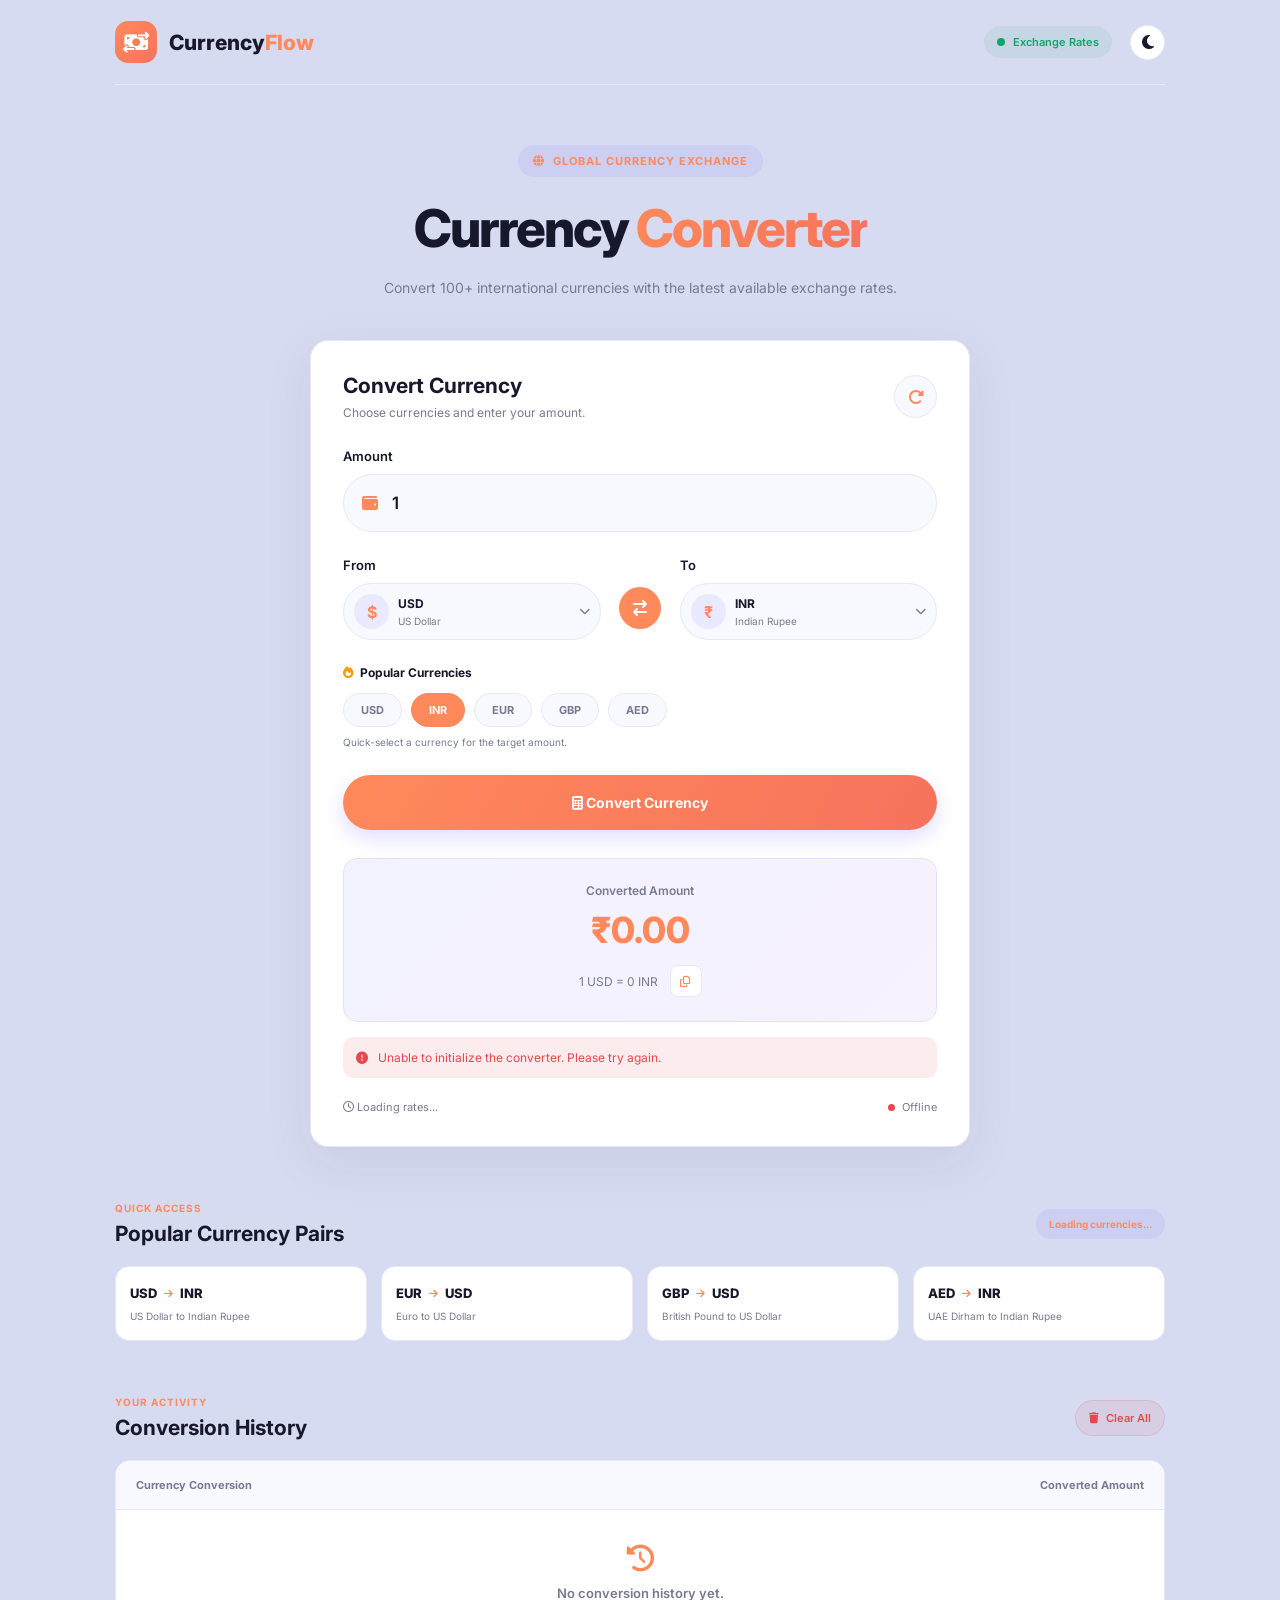
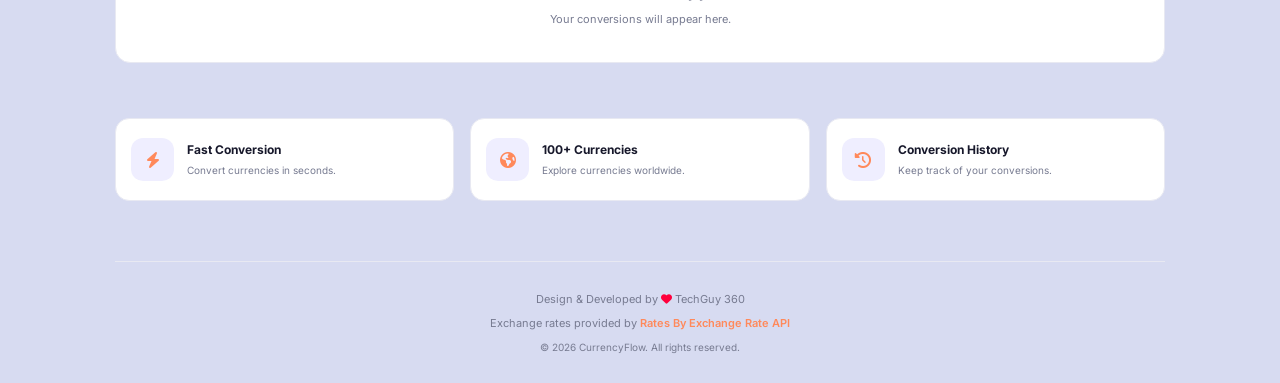
==== Currency Converter/index.html @ ca14e5ac "Currency Converter" ====
<!DOCTYPE html>
<html lang="en">
<head>
    <meta charset="UTF-8">
    <meta name="viewport" content="width=device-width, initial-scale=1.0">
    <meta name="description" content="Convert 100+ international currencies with CurrencyFlow.">
    <title>CurrencyFlow - Js Project | TechGuy 360</title>

    <!-- Google Fonts -->
    <link rel="preconnect" href="https://fonts.googleapis.com">
    <link rel="preconnect" href="https://fonts.gstatic.com" crossorigin>
    <link href="https://fonts.googleapis.com/css2?family=Inter:wght@400;500;600;700;800&display=swap" rel="stylesheet">

    <!-- Font Awesome -->
    <link rel="stylesheet" href="https://cdnjs.cloudflare.com/ajax/libs/font-awesome/6.5.2/css/all.min.css">

    <link rel="stylesheet" href="style.css">
</head>
<body>

<div class="app-container">
    <!-- HEADER -->
    <header class="header">
        <a href="#" class="logo">
            <span class="logo-icon">
                <i class="fa-solid fa-money-bill-transfer"></i>
            </span>
            <span>Currency<span class="logo-highlight">Flow</span></span>
        </a>

        <div class="header-actions">
            <span class="live-indicator">
                <span class="live-dot"></span>
                Exchange Rates
            </span>

            <!----Theme Toggle---->
            <button class="theme-btn" id="themeBtn"
                aria-label="Toggle theme">
                <i class="fa-solid fa-moon"></i>
            </button>

        </div>
    </header>
    <main>

        <!-- HERO -->
        <section class="hero">
            <span class="hero-tag">
                <i class="fa-solid fa-globe"></i>
                GLOBAL CURRENCY EXCHANGE
            </span>
            <h1>Currency <span>Converter</span></h1>
            <p>
                Convert 100+ international currencies with the latest
                available exchange rates.
            </p>
        </section>

        <!-- CONVERTER -->
        <section class="converter-card">
            <div class="card-header">
                <div>
                    <h2>Convert Currency</h2>
                    <p>Choose currencies and enter your amount.</p>
                </div>

                <button class="refresh-btn" id="refreshBtn"
                    title="Refresh exchange rates"
                    aria-label="Refresh exchange rates">
                    <i class="fa-solid fa-rotate-right"></i>
                </button>
            </div>

            <!-- AMOUNT -->
            <div class="amount-group">
                <label for="amount">Amount</label>
                <div class="amount-input-wrapper">
                    <i class="fa-solid fa-wallet"></i>
                    <input type="number" id="amount" value="1" min="0" step="any" placeholder="Enter amount">
                </div>
            </div>

            <!-- CURRENCY SELECTION -->
            <div class="currency-section">

                <!-- FROM -->
                <div class="currency-group">
                    <label>From</label>

                    <div class="currency-picker" id="fromPicker">
                        <button class="currency-trigger" type="button" aria-haspopup="listbox" aria-expanded="false">
                            <span class="currency-symbol">$</span>
                            <span class="selected-currency">
                                <strong>USD</strong>
                                <small>US Dollar</small>
                            </span>
                            <i class="fa-solid fa-chevron-down"></i>
                        </button>

                        <div class="currency-dropdown hidden">
                            <div class="search-wrapper">
                                <i class="fa-solid fa-magnifying-glass"></i>
                                <input type="search" class="currency-search" placeholder="Search currency..." autocomplete="off">
                            </div>
                            <div class="currency-list" role="listbox"></div>
                        </div>
                    </div>
                </div>

                <!-- SWAP -->
                <div class="swap-container">
                    <button class="swap-btn" id="swapBtn"
                        title="Swap currencies"
                        aria-label="Swap currencies">
                        <i class="fa-solid fa-arrow-right-arrow-left"></i>
                    </button>
                </div>

                <!-- TO -->
                <div class="currency-group">
                    <label>To</label>

                    <div class="currency-picker" id="toPicker">
                        <button class="currency-trigger"
                            type="button"
                            aria-haspopup="listbox"
                            aria-expanded="false">

                            <span class="currency-symbol">₹</span>

                            <span class="selected-currency">
                                <strong>INR</strong>
                                <small>Indian Rupee</small>
                            </span>
                            <i class="fa-solid fa-chevron-down"></i>
                        </button>

                        <div class="currency-dropdown hidden">
                            <div class="search-wrapper">
                                <i class="fa-solid fa-magnifying-glass"></i>
                                <input type="search" class="currency-search" placeholder="Search currency..." autocomplete="off">
                            </div>
                            <div class="currency-list" role="listbox"></div>
                        </div>
                    </div>
                </div>
            </div>

            <!-- POPULAR CURRENCIES -->
            <div class="popular-section">
                <div class="section-heading">
                    <h3><i class="fa-solid fa-fire"></i>Popular Currencies</h3>
                </div>

                <div class="popular-list" id="popularList">
                    <button class="popular-btn" data-currency="USD">USD</button>
                    <button class="popular-btn active" data-currency="INR">INR</button>
                    <button class="popular-btn" data-currency="EUR">EUR</button>
                    <button class="popular-btn" data-currency="GBP">GBP</button>
                    <button class="popular-btn" data-currency="AED">AED</button>
                </div>
                <p class="popular-hint">
                    Quick-select a currency for the target amount.
                </p>

            </div>

            <!-- CONVERT -->
            <button class="convert-btn" id="convertBtn">
                <span id="convertBtnText">
                    <i class="fa-solid fa-calculator"></i>
                    Convert Currency
                </span>
                <span class="button-loader hidden" id="buttonLoader"></span>
            </button>

            <!-- RESULT -->
            <div class="result-section">
                <p class="result-label">Converted Amount</p>
                <div class="result-amount" id="resultAmount"
                    aria-live="polite">
                    ₹0.00
                </div>

                <div class="result-details">
                    <span id="conversionText">
                        1 USD = 0 INR
                    </span>

                    <button class="copy-btn" id="copyBtn"
                        aria-label="Copy converted amount"
                        title="Copy amount">
                        <i class="fa-regular fa-copy"></i>
                    </button>
                </div>
            </div>

            <!-- MESSAGES -->
            <div class="message error-message hidden"
                id="errorMessage" role="alert">
                <i class="fa-solid fa-circle-exclamation"></i>
                <span id="errorText"></span>

            </div>

            <div class="message success-message hidden"
                id="successMessage" role="status">
                <i class="fa-solid fa-circle-check"></i>
                <span id="successText"></span>

            </div>

            <!-- UPDATE INFORMATION -->
            <div class="update-info">
                <span>
                    <i class="fa-regular fa-clock"></i>
                    <span id="lastUpdated">Loading rates...</span>
                </span>

                <span class="api-status" id="apiStatus">
                    <span class="status-dot"></span>
                    Connecting
                </span>
            </div>
        </section>

        <!-- POPULAR CURRENCY PAIRS -->
        <section class="popular-pairs-section">
            <div class="section-title">
                <div>
                    <span class="section-eyebrow">QUICK ACCESS</span>
                    <h2>Popular Currency Pairs</h2>
                </div>

                <span class="currency-count" id="currencyCount">
                    Loading currencies...
                </span>
            </div>

            <div class="pair-grid" id="pairGrid">
                <button class="pair-card" data-from="USD" data-to="INR">
                    <span>USD <i class="fa-solid fa-arrow-right"></i> INR</span>
                    <small>US Dollar to Indian Rupee</small>
                </button>

                <button class="pair-card" data-from="EUR" data-to="USD">
                    <span>EUR <i class="fa-solid fa-arrow-right"></i> USD</span>
                    <small>Euro to US Dollar</small>
                </button>

                <button class="pair-card" data-from="GBP" data-to="USD">
                    <span>GBP <i class="fa-solid fa-arrow-right"></i> USD</span>
                    <small>British Pound to US Dollar</small>
                </button>

                <button class="pair-card" data-from="AED" data-to="INR">
                    <span>AED <i class="fa-solid fa-arrow-right"></i> INR</span>
                    <small>UAE Dirham to Indian Rupee</small>
                </button>
            </div>
        </section>

        <!-- CONVERSION HISTORY -->
        <section class="history-section">
            <div class="section-title">
                <div>
                    <span class="section-eyebrow">YOUR ACTIVITY</span>
                    <h2>Conversion History</h2>
                </div>

                <button class="clear-history-btn" id="clearHistoryBtn">
                    <i class="fa-solid fa-trash"></i>
                    Clear All
                </button>
            </div>

            <div class="history-card">
                <div class="history-header">
                    <span>Currency Conversion</span>
                    <span>Converted Amount</span>
                </div>

                <div id="historyList">
                    <div class="empty-history">
                        <i class="fa-solid fa-clock-rotate-left"></i>
                        <p>No conversion history yet.</p>
                        <small>Your conversions will appear here.</small>
                    </div>
                </div>
            </div>
        </section>

        <!-- FEATURES -->
        <section class="info-section">
            <div class="info-card">
                <div class="info-icon">
                    <i class="fa-solid fa-bolt"></i>
                </div>

                <div>
                    <h3>Fast Conversion</h3>
                    <p>Convert currencies in seconds.</p>
                </div>
            </div>

            <div class="info-card">
                <div class="info-icon">
                    <i class="fa-solid fa-earth-americas"></i>
                </div>

                <div>
                    <h3>100+ Currencies</h3>
                    <p>Explore currencies worldwide.</p>
                </div>
            </div>

            <div class="info-card">
                <div class="info-icon">
                    <i class="fa-solid fa-clock-rotate-left"></i>
                </div>

                <div>
                    <h3>Conversion History</h3>
                    <p>Keep track of your conversions.</p>
                </div>
            </div>
        </section>
    </main>

    <!-- FOOTER -->
    <footer class="footer">
        <p>Design & Developed by <i class="fa-solid fa-heart"></i> TechGuy 360</p>

        <p>
            Exchange rates provided by
            <a href="https://www.exchangerate-api.com"
                target="_blank" rel="noopener noreferrer">
                Rates By Exchange Rate API
            </a>
        </p>
        <span>© 2026 CurrencyFlow. All rights reserved.</span>
    </footer>
</div>

<script src="script.js"></script>

</body>
</html>
---- Currency Converter/style.css ----
:root{
    --primary: #ff895b;
    --primary-dark: #ec5417;
    --secondary: #f6735c;

    --background: #d7dbf1;
    --surface: #ffffff;
    --surface-secondary: #f8f9ff;

    --text-primary: #17182b;
    --text-secondary: #777b91;

    --border: #e8e9f2;

    --success: #16a36a;
    --danger: #e5484d;

    --shadow: 0 15px 50px rgba(38, 38, 80, 0.08);

    --radius: 16px;
}

[data-theme="dark"]{
    --background: #11121b;
    --surface: #1b1d29;
    --surface-secondary: #242635;

    --text-primary: #f5f5ff;
    --text-secondary: #a3a5b8;

    --border: #303244;

    --shadow: 0 15px 50px rgba(0, 0, 0, 0.2);
}

*{
    margin: 0;
    padding: 0;
    box-sizing: border-box;
}
body{
    font-family: "Inter", sans-serif;
    background: var(--background);
    color: var(--text-primary);
    min-height: 100vh;
    transition: background 0.3s, color 0.3s;
}

button,
input {
    font: inherit;
}

button{
    cursor: pointer;
}
button:focus-visible,
input:focus-visible{
    outline: 3px solid rgba(99, 91, 255, 0.3);
    outline-offset: 3px;
}
.hidden{
    display: none !important;
}

.app-container{
    max-width: 1100px;
    width: 100%;
    padding: 0 25px;
    margin: auto;
}
.header{
    height: 85px;
    display: flex;
    align-items: center;
    justify-content: space-between;
    border-bottom: 1px solid var(--border);
}
.logo{
    display: flex;
    align-items: center;
    gap: 12px;
    text-decoration: none;
    color: var(--text-primary);
    font-size: 21px;
    font-weight: 800;
}
.logo-icon{
    width: 42px;
    height: 42px;
    display: flex;
    justify-content: center;
    align-items: center;
    background: linear-gradient(135deg, var(--primary), var(--secondary));
    color: white;
    border-radius: 13px;
}
.logo-highlight{
    color: var(--primary);
}
.header-actions{
    display: flex;
    align-items: center;
    gap: 18px;
}
.live-indicator{
    display: flex;
    align-items: center;
    gap: 8px;
    padding: 9px 13px;
    background: rgba(22, 163, 106, 0.09);
    border-radius: 30px;
    color: var(--success);
    font-size: 11px;
    font-weight: 600;
}
.live-dot{
    width: 8px;
    height: 8px;
    background: var(--success);
    border-radius: 50%;
    animation: pulse 1.5s infinite;
}

/*=== Toggle Theme ===*/
.theme-btn{
    width: 35px;
    height: 35px;
    background: var(--surface);
    color: var(--text-primary);
    border: 1px solid var(--border);
    border-radius: 50px;
    transition: 0.3s;
}
.theme-btn:hover{
    color: var(--primary);
    transform: rotate(12deg);
}

/* === HERO === */
.hero{
    text-align: center;
    padding: 60px 0 40px;
}
.hero-tag{
    display: inline-flex;
    gap: 8px;
    align-items: center;
    padding: 9px 15px;
    background: rgba(99, 91, 255, 0.09);
    color: var(--primary);
    border-radius: 30px;
    font-size: 11px;
    font-weight: 700;
    letter-spacing: 1px;
    margin-bottom: 20px;
}
.hero h1{
    font-size: clamp(34px, 5vw, 52px);
    font-weight: 800;
    letter-spacing: -2px;
    margin-bottom: 15px;
}
.hero h1 span{
    background: linear-gradient(120deg, var(--primary), var(--secondary));
    -webkit-background-clip: text;
    background-clip: text;
    color: transparent;
}
.hero p{
    max-width: 550px;
    margin: auto;
    color: var(--text-secondary);
    font-size: 14px;
    line-height: 1.8;
}

/* === CONVERTER CARD === */
.converter-card{
    max-width: 660px;
    margin: auto;
    padding: 32px;
    background: var(--surface);
    border: 1px solid var(--border);
    border-radius: 18px;
    box-shadow: var(--shadow);
}
.card-header{
    display: flex;
    justify-content: space-between;
    align-items: center;
    margin-bottom: 28px;
}
.card-header h2{
    font-size: 21px;
    margin-bottom: 7px;
}
.card-header p{
    font-size: 12px;
    color: var(--text-secondary);
}
.refresh-btn{
    width: 43px;
    height: 43px;
    border: 1px solid var(--border);
    background: var(--surface-secondary);
    color: var(--primary);
    border-radius: 50px;
    transition: 0.3s;
}
.refresh-btn:hover{
    background: var(--primary);
    color: white;
}

/* === AMOUNT INPUT === */
.amount-group{
    margin-bottom: 25px;
}
.amount-group label,
.currency-group > label{
    display: block;
    font-size: 13px;
    font-weight: 600;
    margin-bottom: 10px;
}
.amount-input-wrapper{
    height: 58px;
    display: flex;
    align-items: center;
    gap: 14px;
    padding: 0 18px;
    border: 1px solid var(--border);
    background: var(--surface-secondary);
    border-radius: 50px;
}
.amount-input-wrapper:focus-within{
    border-color: var(--primary);
}
.amount-input-wrapper i{
    color: var(--primary);
}
.amount-input-wrapper input{
    width: 100%;
    height: 100%;
    border: none;
    outline: none;
    background: transparent;
    color: var(--text-primary);
    font-size: 17px;
    font-weight: 600;
}

/* === CURRENCY SECTION=== */
.currency-section{
    display: grid;
    grid-template-columns: 1fr 55px 1fr;
    align-items: end;
    gap: 12px;
}
.currency-picker{
    position: relative;
    width: 100%;
}
.currency-trigger{
    width: 100%;
    min-height: 55px;
    padding: 10px;
    display: flex;
    align-items: center;
    gap: 9px;
    background: var(--surface-secondary);
    border: 1px solid var(--border);
    border-radius: 50px;
    color: var(--text-primary);
    text-align: left;
    transition: 0.2s;
}
.currency-trigger:hover,
.currency-picker.open .currency-trigger{
    border-color: var(--primary);
}
.currency-trigger > i{
    margin-left: auto;
    color: var(--text-secondary);
    font-size: 11px;
}
.currency-symbol{
    width: 35px;
    height: 35px;
    min-width: 35px;
    display: flex;
    align-items: center;
    justify-content: center;
    background: rgba(99, 91, 255, 0.1);
    color: var(--primary);
    border-radius: 50px;
    font-size: 16px;
    font-weight: 700;
}
.selected-currency{
    min-width: 0;
    display: flex;
    flex-direction: column;
    gap: 4px;
}
.selected-currency strong{
    font-size: 12px;
}
.selected-currency small {
    font-size: 10px;
    color: var(--text-secondary);
    overflow: hidden;
    white-space: nowrap;
    text-overflow: ellipsis;
}

/* === SEARCHABLE DROPDOWN === */
.currency-dropdown{
    position: absolute;
    z-index: 100;
    top: calc(100% + 9px);
    left: 15px;
    width: 290px;
    max-width: min(290px, 85vw);
    padding: 12px;
    background: var(--surface);
    border: 1px solid var(--border);
    border-radius: 12px;
    box-shadow: 0 15px 40px rgba(0, 0, 0, 0.14);
    animation: dropdownOpen 0.2s ease;
}
.currency-picker:last-child .currency-dropdown {
    left: auto;
    right: 0;
}
.search-wrapper{
    display: flex;
    align-items: center;
    gap: 10px;
    padding: 0 12px;
    height: 43px;
    background: var(--surface-secondary);
    border: 1px solid var(--border);
    border-radius: 10px;
}
.search-wrapper i{
    color: var(--text-secondary);
    font-size: 13px;
}
.currency-search{
    width: 100%;
    height: 100%;
    border: none;
    outline: none;
    background: transparent;
    color: var(--text-primary);
    font-size: 12px;
}
.currency-search:focus-visible{
    outline: none;
}
.currency-list{
    max-height: 245px;
    overflow-y: auto;
    margin-top: 9px;
}
.currency-option{
    width: 100%;
    display: flex;
    align-items: center;
    gap: 10px;
    padding: 10px;
    border: none;
    background: transparent;
    color: var(--text-primary);
    text-align: left;
    border-radius: 9px;
    transition: 0.2s;
}
.currency-option:hover,
.currency-option.selected{
    background: rgba(99, 91, 255, 0.1);
}
.option-symbol{
    width: 30px;
    height: 30px;
    display: flex;
    align-items: center;
    justify-content: center;
    background: var(--surface-secondary);
    color: var(--primary);
    border-radius: 8px;
    font-size: 13px;
    font-weight: 700;
}
.option-details{
    display: flex;
    flex-direction: column;
    gap: 3px;
}
.option-details strong{
    font-size: 12px;
}
.option-details small{
    font-size: 10px;
    color: var(--text-secondary);
}
.no-results{
    padding: 18px 10px;
    color: var(--text-secondary);
    text-align: center;
    font-size: 12px;
}

/* === SWAP BUTTON ===*/
.swap-container{
    display: flex;
    justify-content: center;
    padding-bottom: 11px;
}
.swap-btn{
    width: 42px;
    height: 42px;
    border: none;
    border-radius: 50%;
    background: var(--primary);
    color: white;
    transition: 0.3s;
}
.swap-btn:hover{
    background: var(--primary-dark);
    transform: rotate(180deg);
}

/* === POPULAR CURRENCIES ===*/
.popular-section{
    margin-top: 25px;
}
.section-heading h3{
    font-size: 12px;
    font-weight: 700;
    margin-bottom: 13px;
}
.section-heading h3 i{
    color: #f59e0b;
    margin-right: 6px;
}
.popular-list{
    display: flex;
    flex-wrap: wrap;
    gap: 9px;
}
.popular-btn{
    padding: 9px 17px;
    background: var(--surface-secondary);
    border: 1px solid var(--border);
    border-radius: 50px;
    color: var(--text-secondary);
    font-size: 11px;
    font-weight: 700;
    transition: 0.2s;
}
.popular-btn:hover,
.popular-btn.active{
    color: white;
    background: var(--primary);
    border-color: var(--primary);
}
.popular-hint{
    margin-top: 9px;
    color: var(--text-secondary);
    font-size: 10px;
}

/* === CONVERT BUTTON === */
.convert-btn{
    width: 100%;
    height: 55px;
    margin-top: 27px;
    border: none;
    border-radius: 50px;
    background: linear-gradient(120deg, var(--primary), var(--secondary));
    color: white;
    font-size: 14px;
    font-weight: 700;
    box-shadow: 0 8px 20px rgba(99, 91, 255, 0.2);
    transition: 0.3s;
}
.convert-btn:hover:not(:disabled){
    transform: translateY(-2px);
    box-shadow: 0 12px 25px rgba(99, 91, 255, 0.3);
    background-color: var(--primary);
}
.convert-btn:disabled{
    opacity: 0.7;
    cursor: not-allowed;
}

/* === LOADING === */
.button-loader{
    display: inline-block;
    width: 19px;
    height: 19px;
    border: 2px solid rgba(255, 255, 255, 0.4);
    border-top-color: white;
    border-radius: 50%;
    animation: spin 0.7s linear infinite;
}

/* === RESULT === */
.result-section{
    margin-top: 28px;
    padding: 24px 15px;
    background: linear-gradient(
        135deg,
        rgba(99, 91, 255, 0.08),
        rgba(139, 92, 246, 0.08)
    );
    border: 1px solid rgba(99, 91, 255, 0.12);
    border-radius: 15px;
    text-align: center;
}
.result-label{
    font-size: 12px;
    font-weight: 600;
    color: var(--text-secondary);
    margin-bottom: 10px;
}
.result-amount{
    color: var(--primary);
    font-size: clamp(27px, 5vw, 36px);
    font-weight: 800;
    overflow-wrap: anywhere;
}
.result-details{
    display: flex;
    justify-content: center;
    align-items: center;
    gap: 12px;
    margin-top: 13px;
    color: var(--text-secondary);
    font-size: 12px;
}
.copy-btn{
    width: 32px;
    height: 32px;
    background: var(--surface);
    border: 1px solid var(--border);
    border-radius: 8px;
    color: var(--primary);
}
.copy-btn:hover{
    background: var(--primary);
    color: white;
}

/* === MESSAGES === */
.message{
    display: flex;
    align-items: center;
    gap: 10px;
    padding: 13px;
    margin-top: 15px;
    border-radius: 10px;
    font-size: 12px;
}
.error-message{
    background: rgba(229, 72, 77, 0.1);
    color: var(--danger);
}
.success-message{
    background: rgba(22, 163, 106, 0.1);
    color: var(--success);
}

/* === API STATUS === */
.update-info{
    display: flex;
    justify-content: space-between;
    flex-wrap: wrap;
    gap: 10px;
    margin-top: 22px;
    color: var(--text-secondary);
    font-size: 11px;
}
.api-status{
    display: flex;
    align-items: center;
    gap: 7px;
}
.status-dot{
    width: 7px;
    height: 7px;
    background: #e5a000;
    border-radius: 50%;
}
.api-status.online .status-dot{
    background: var(--success);
}
.api-status.offline .status-dot{
    background: var(--danger);
}

/* === SECTION HEADINGS === */
.popular-pairs-section,
.history-section{
    margin-top: 55px;
}
.section-title{
    display: flex;
    align-items: center;
    justify-content: space-between;
    gap: 15px;
    margin-bottom: 20px;
}
.section-eyebrow{
    display: block;
    color: var(--primary);
    font-size: 10px;
    font-weight: 700;
    letter-spacing: 1px;
    margin-bottom: 7px;
}
.section-title h2{
    font-size: 21px;
}

/* === CURRENCY PAIR CARDS ===*/
.currency-count{
    padding: 9px 13px;
    background: rgba(99, 91, 255, 0.09);
    color: var(--primary);
    border-radius: 30px;
    font-size: 10px;
    font-weight: 700;
}
.pair-grid{
    display: grid;
    grid-template-columns: repeat(4, 1fr);
    gap: 14px;
}
.pair-card{
    min-width: 0;
    padding: 18px 14px;
    background: var(--surface);
    border: 1px solid var(--border);
    border-radius: 14px;
    color: var(--text-primary);
    text-align: left;
    transition: 0.3s;
}
.pair-card:hover{
    border-color: var(--primary);
    transform: translateY(-4px);
    box-shadow: var(--shadow);
}
.pair-card > span{
    display: flex;
    align-items: center;
    gap: 7px;
    font-size: 13px;
    font-weight: 800;
}
.pair-card > span i{
    color: var(--primary);
    font-size: 10px;
}
.pair-card small{
    display: block;
    margin-top: 9px;
    color: var(--text-secondary);
    font-size: 10px;
}

/* === HISTORY === */
.history-section{
    margin-bottom: 55px;
}
.clear-history-btn{
    display: flex;
    align-items: center;
    gap: 7px;
    padding: 10px 13px;
    background: rgba(229, 72, 77, 0.08);
    color: var(--danger);
    border: 1px solid rgba(229, 72, 77, 0.15);
    border-radius: 50px;
    font-size: 11px;
    font-weight: 600;
    transition: 0.2s;
}
.clear-history-btn:hover{
    background: var(--danger);
    color: white;
}
.history-card{
    background: var(--surface);
    border: 1px solid var(--border);
    border-radius: 15px;
    overflow: hidden;
}

.history-header{
    display: flex;
    justify-content: space-between;
    padding: 17px 20px;
    background: var(--surface-secondary);
    border-bottom: 1px solid var(--border);
    color: var(--text-secondary);
    font-size: 11px;
    font-weight: 700;
}
.history-item{
    display: flex;
    justify-content: space-between;
    align-items: center;
    gap: 15px;
    padding: 17px 20px;
    border-bottom: 1px solid var(--border);
}
.history-item:last-child{
    border-bottom: none;
}
.history-conversion{
    min-width: 0;
}
.history-pair{
    font-size: 13px;
    font-weight: 700;
}
.history-pair i{
    color: var(--primary);
    margin: 0 5px;
}
.history-date{
    margin-top: 6px;
    color: var(--text-secondary);
    font-size: 10px;
}
.history-value{
    display: flex;
    align-items: center;
    gap: 12px;
    text-align: right;
}
.history-value strong{
    display: block;
    font-size: 13px;
    overflow-wrap: anywhere;
}

.history-value small {
    display: block;
    margin-top: 5px;
    color: var(--text-secondary);
    font-size: 10px;
}
.delete-history-btn{
    width: 30px;
    height: 30px;
    flex-shrink: 0;
    border: none;
    border-radius: 8px;
    background: rgba(229, 72, 77, 0.08);
    color: var(--danger);
    transition: 0.2s;
}
.delete-history-btn:hover{
    background: var(--danger);
    color: white;
}
.empty-history{
    padding: 35px 15px;
    text-align: center;
    color: var(--text-secondary);
}
.empty-history > i {
    font-size: 27px;
    margin-bottom: 13px;
    color: var(--primary);
}
.empty-history p{
    font-size: 13px;
    font-weight: 600;
    margin-bottom: 6px;
}
.empty-history small{
    font-size: 11px;
}

/* === FEATURE CARDS === */
.info-section{
    display: grid;
    grid-template-columns: repeat(3, 1fr);
    gap: 16px;
    margin-bottom: 60px;
}
.info-card {
    display: flex;
    align-items: center;
    gap: 13px;
    padding: 19px 15px;
    background: var(--surface);
    border: 1px solid var(--border);
    border-radius: 14px;
    transition: 0.3s;
}
.info-card:hover{
    transform: translateY(-4px);
    box-shadow: var(--shadow);
}
.info-icon{
    width: 43px;
    height: 43px;
    min-width: 43px;
    display: flex;
    align-items: center;
    justify-content: center;
    background: rgba(99, 91, 255, 0.1);
    color: var(--primary);
    border-radius: 12px;
}
.info-card h3{
    font-size: 12px;
    margin-bottom: 6px;
}
.info-card p{
    color: var(--text-secondary);
    font-size: 10px;
    line-height: 1.5;
}

/* === FOOTER === */
.footer{
    border-top: 1px solid var(--border);
    padding: 25px 0;
    text-align: center;
    color: var(--text-secondary);
    font-size: 11px;
    line-height: 2.2;
}
.footer i{
    color: #ff003c;
}
.footer a{
    color: var(--primary);
    text-decoration: none;
    font-weight: 600;
}
.footer a:hover{
    text-decoration: underline;
}
.footer span{
    display: block;
    font-size: 10px;
}

/* === ANIMATIONS === */
@keyframes spin{
    to{
        transform: rotate(360deg);
    }
}
@keyframes pulse{
    50% {
        opacity: 0.4;
        transform: scale(0.8);
    }
}

@keyframes dropdownOpen{
    from{
        opacity: 0;
        transform: translateY(-6px);
    }
    to{
        opacity: 1;
        transform: translateY(0);
    }
}

/* === TABLET Mode === */
@media (max-width: 850px){
    .pair-grid{
        grid-template-columns: repeat(2, 1fr);
    }
    .info-section{
        grid-template-columns: 1fr;
    }
}

/* === MOBILE Mode === */
@media (max-width: 550px) {
    .app-container{
        padding: 0 14px;
    }
    .header{
        height: 72px;
    }
    .logo{
        font-size: 17px;
        gap: 8px;
    }
    .logo-icon{
        width: 36px;
        height: 36px;
    }
    .header-actions{
        gap: 9px;
    }
    .live-indicator{
        font-size: 9px;
        padding: 8px 9px;
    }
    .theme-btn{
        width: 36px;
        height: 36px;
    }
    .hero{
        padding: 42px 0 30px;
    }
    .hero h1{
        font-size: 35px;
    }
    .hero p{
        font-size: 12px;
    }
    .converter-card{
        padding: 20px 14px;
        border-radius: 17px;
    }
    .card-header h2{
        font-size: 18px;
    }
    .currency-section{
        grid-template-columns: minmax(0, 1fr) 38px minmax(0, 1fr);
        gap: 5px;
    }
    .currency-trigger{
        min-height: 60px;
        padding: 7px;
        gap: 5px;
    }
    .currency-symbol{
        width: 28px;
        height: 28px;
        min-width: 28px;
        font-size: 12px;
    }
    .selected-currency strong{
        font-size: 10px;
    }
    .selected-currency small{
        font-size: 8px;
    }
    .currency-trigger > i{
        font-size: 9px;
    }
    .swap-btn{
        width: 34px;
        height: 34px;
        font-size: 11px;
    }
    .currency-dropdown{
        width: 260px;
    }
    .popular-btn{
        padding: 9px 13px;
    }
    .section-title h2{
        font-size: 17px;
    }
    .pair-grid{
        gap: 9px;
    }
    .pair-card{
        padding: 14px 10px;
    }
    .pair-card > span{
        font-size: 11px;
    }
    .history-header,
    .history-item{
        padding: 14px 12px;
    }
    .history-pair{
        font-size: 11px;
    }
    .history-value strong{
        font-size: 11px;
    }
    .history-value{
        gap: 7px;
    }
    .update-info{
        font-size: 9px;
    }

}
@media (prefers-reduced-motion: reduce){
    *,
    *::before,
    *::after{
        animation-duration: 0.01ms !important;
        transition-duration: 0.01ms !important;
        scroll-behavior: auto !important;
    }
}
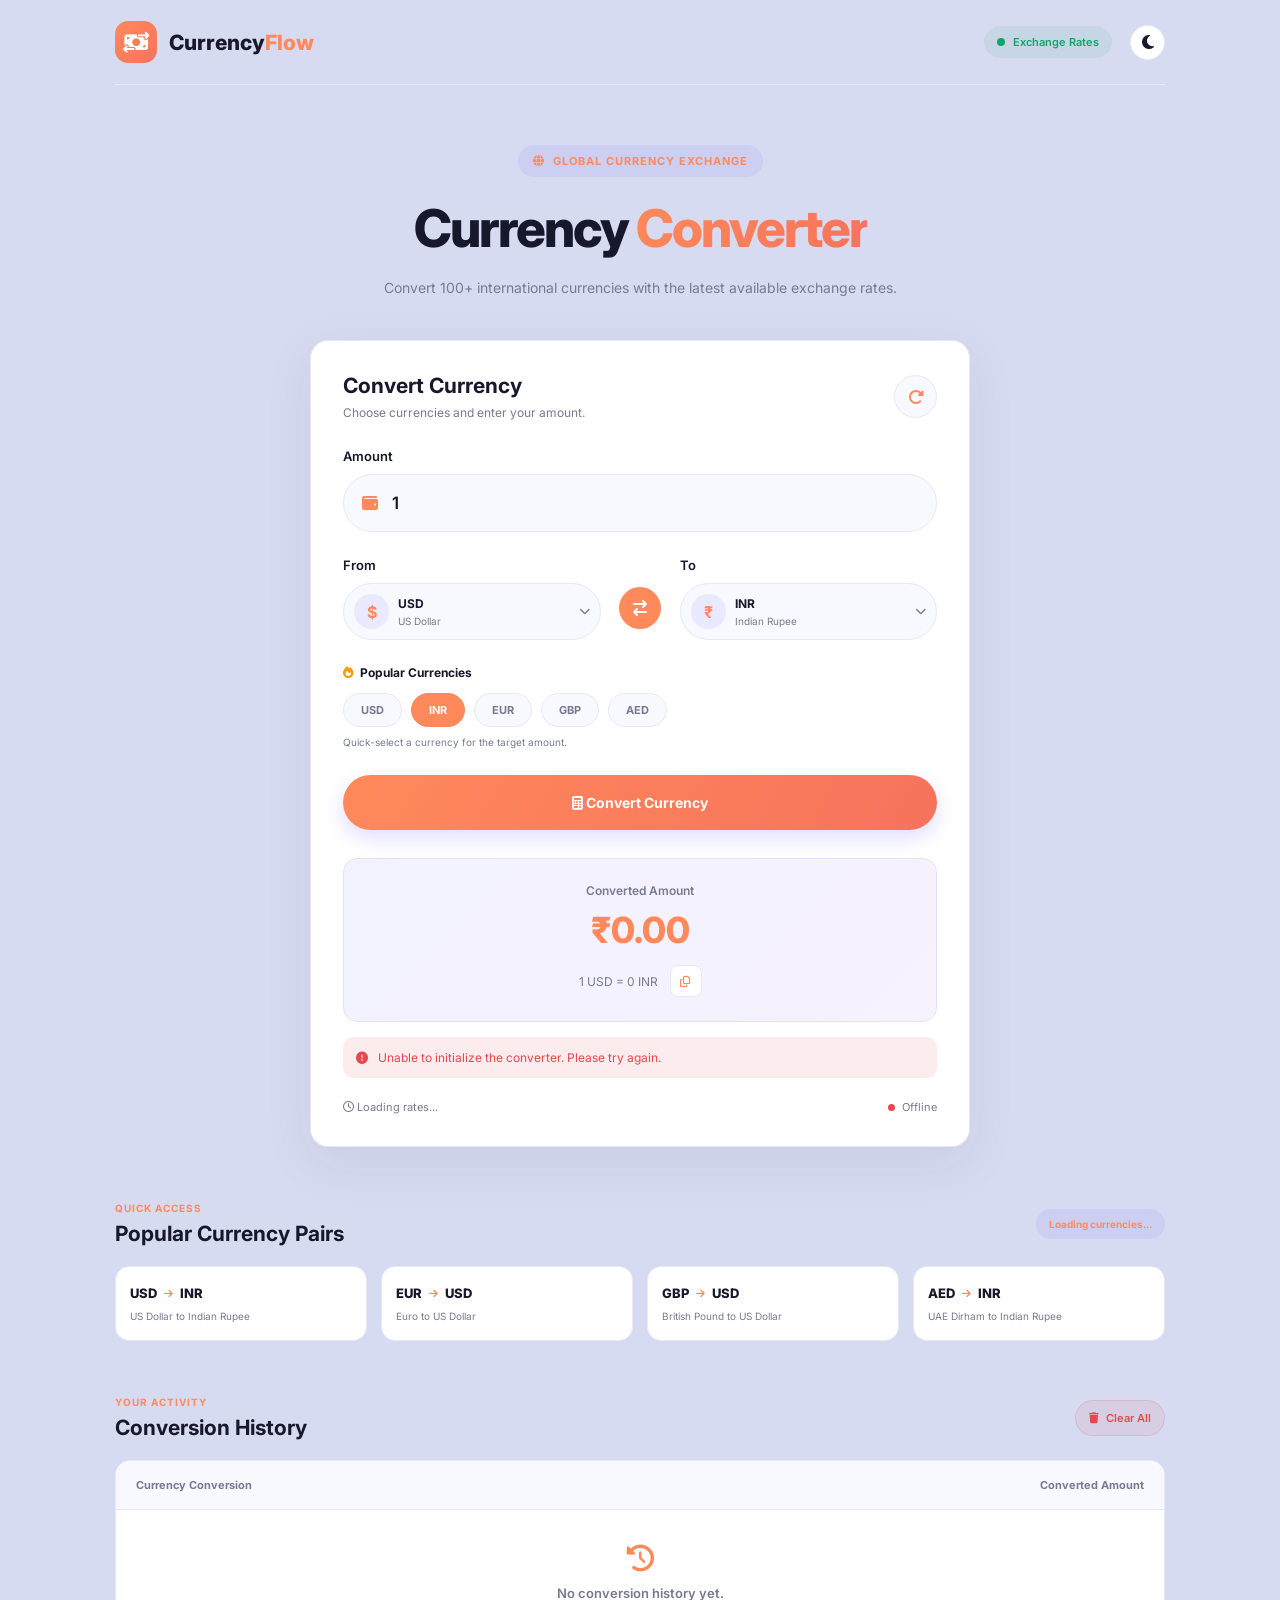
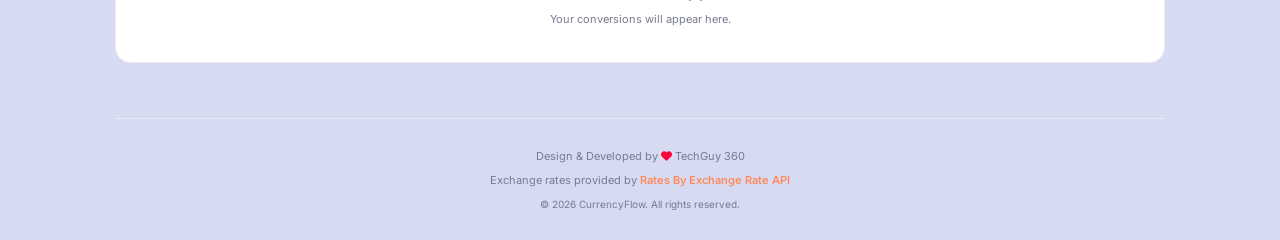
==== commit b482afce: "Drag & Drop App" ====
--- a/Currency Converter/index.html
+++ b/Currency Converter/index.html
@@ -293,40 +293,6 @@
         </section>
 
         <!-- FEATURES -->
-        <section class="info-section">
-            <div class="info-card">
-                <div class="info-icon">
-                    <i class="fa-solid fa-bolt"></i>
-                </div>
-
-                <div>
-                    <h3>Fast Conversion</h3>
-                    <p>Convert currencies in seconds.</p>
-                </div>
-            </div>
-
-            <div class="info-card">
-                <div class="info-icon">
-                    <i class="fa-solid fa-earth-americas"></i>
-                </div>
-
-                <div>
-                    <h3>100+ Currencies</h3>
-                    <p>Explore currencies worldwide.</p>
-                </div>
-            </div>
-
-            <div class="info-card">
-                <div class="info-icon">
-                    <i class="fa-solid fa-clock-rotate-left"></i>
-                </div>
-
-                <div>
-                    <h3>Conversion History</h3>
-                    <p>Keep track of your conversions.</p>
-                </div>
-            </div>
-        </section>
     </main>
 
     <!-- FOOTER -->
